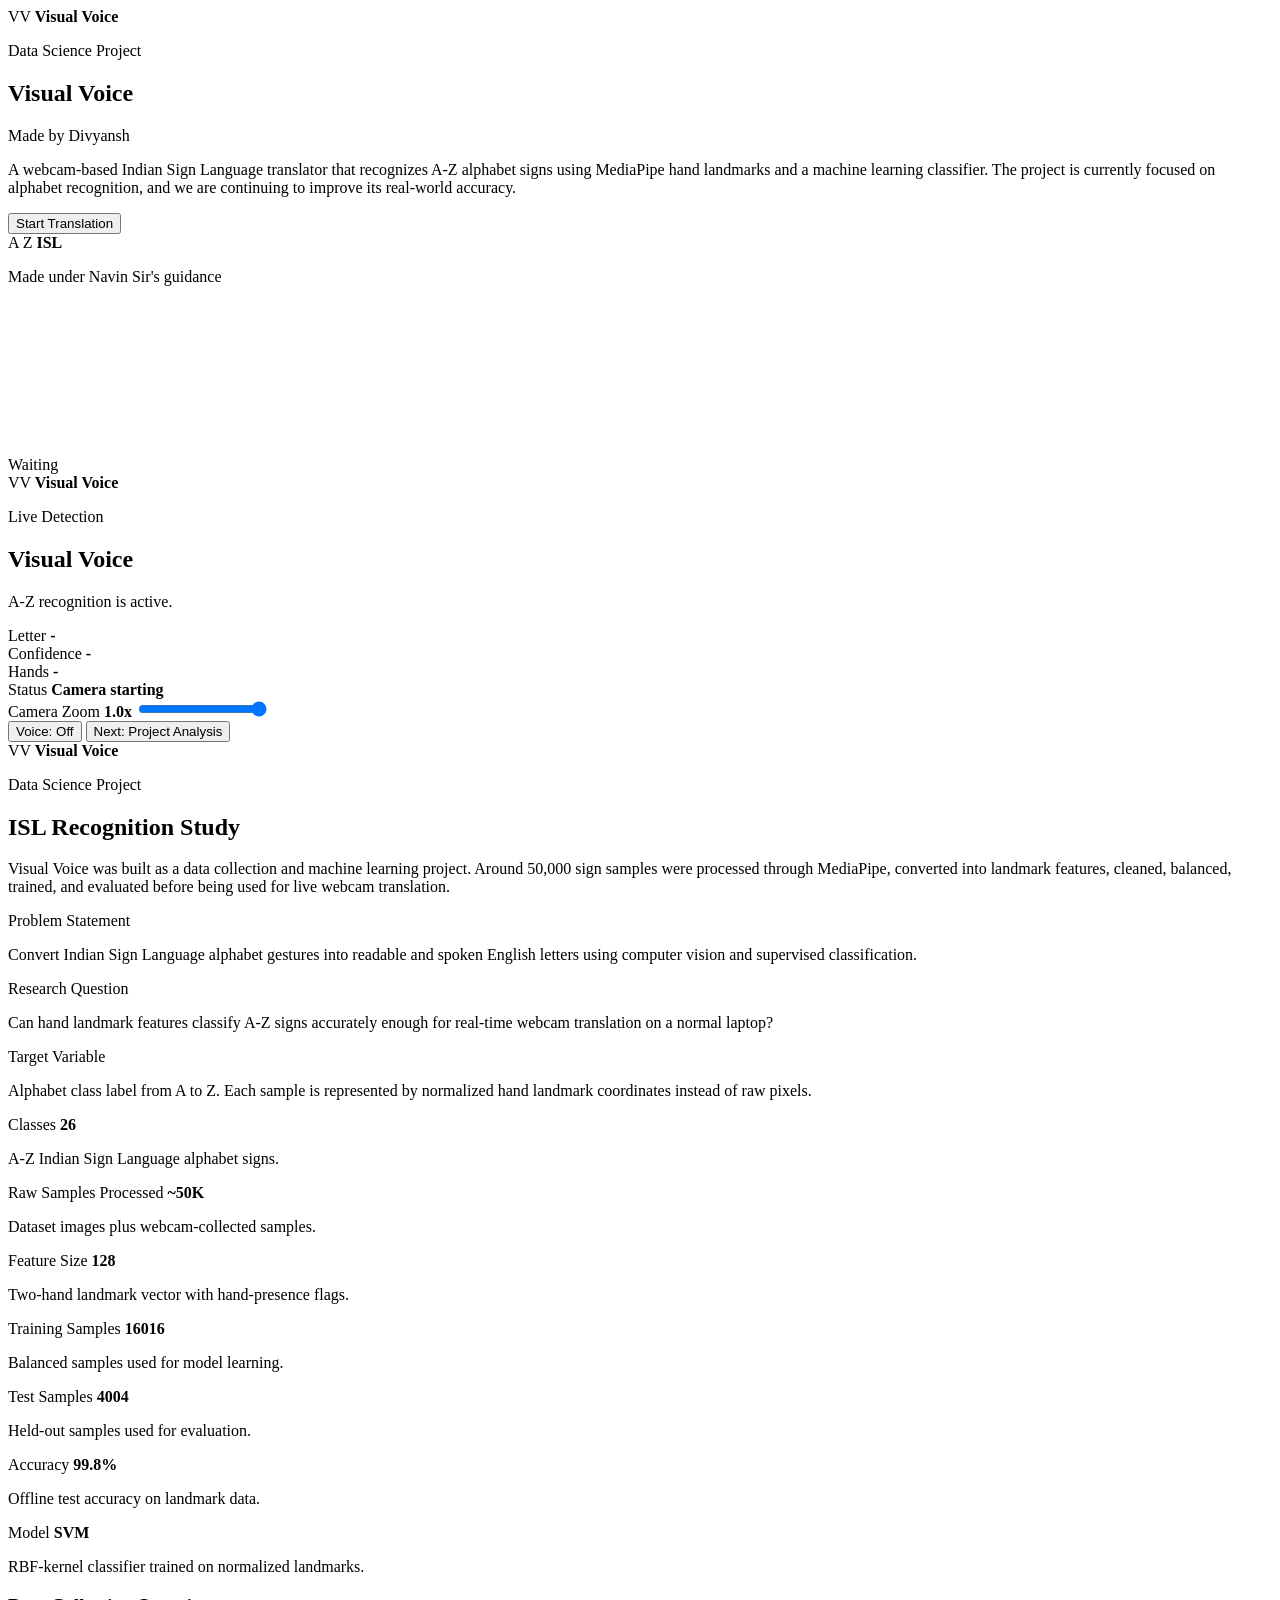
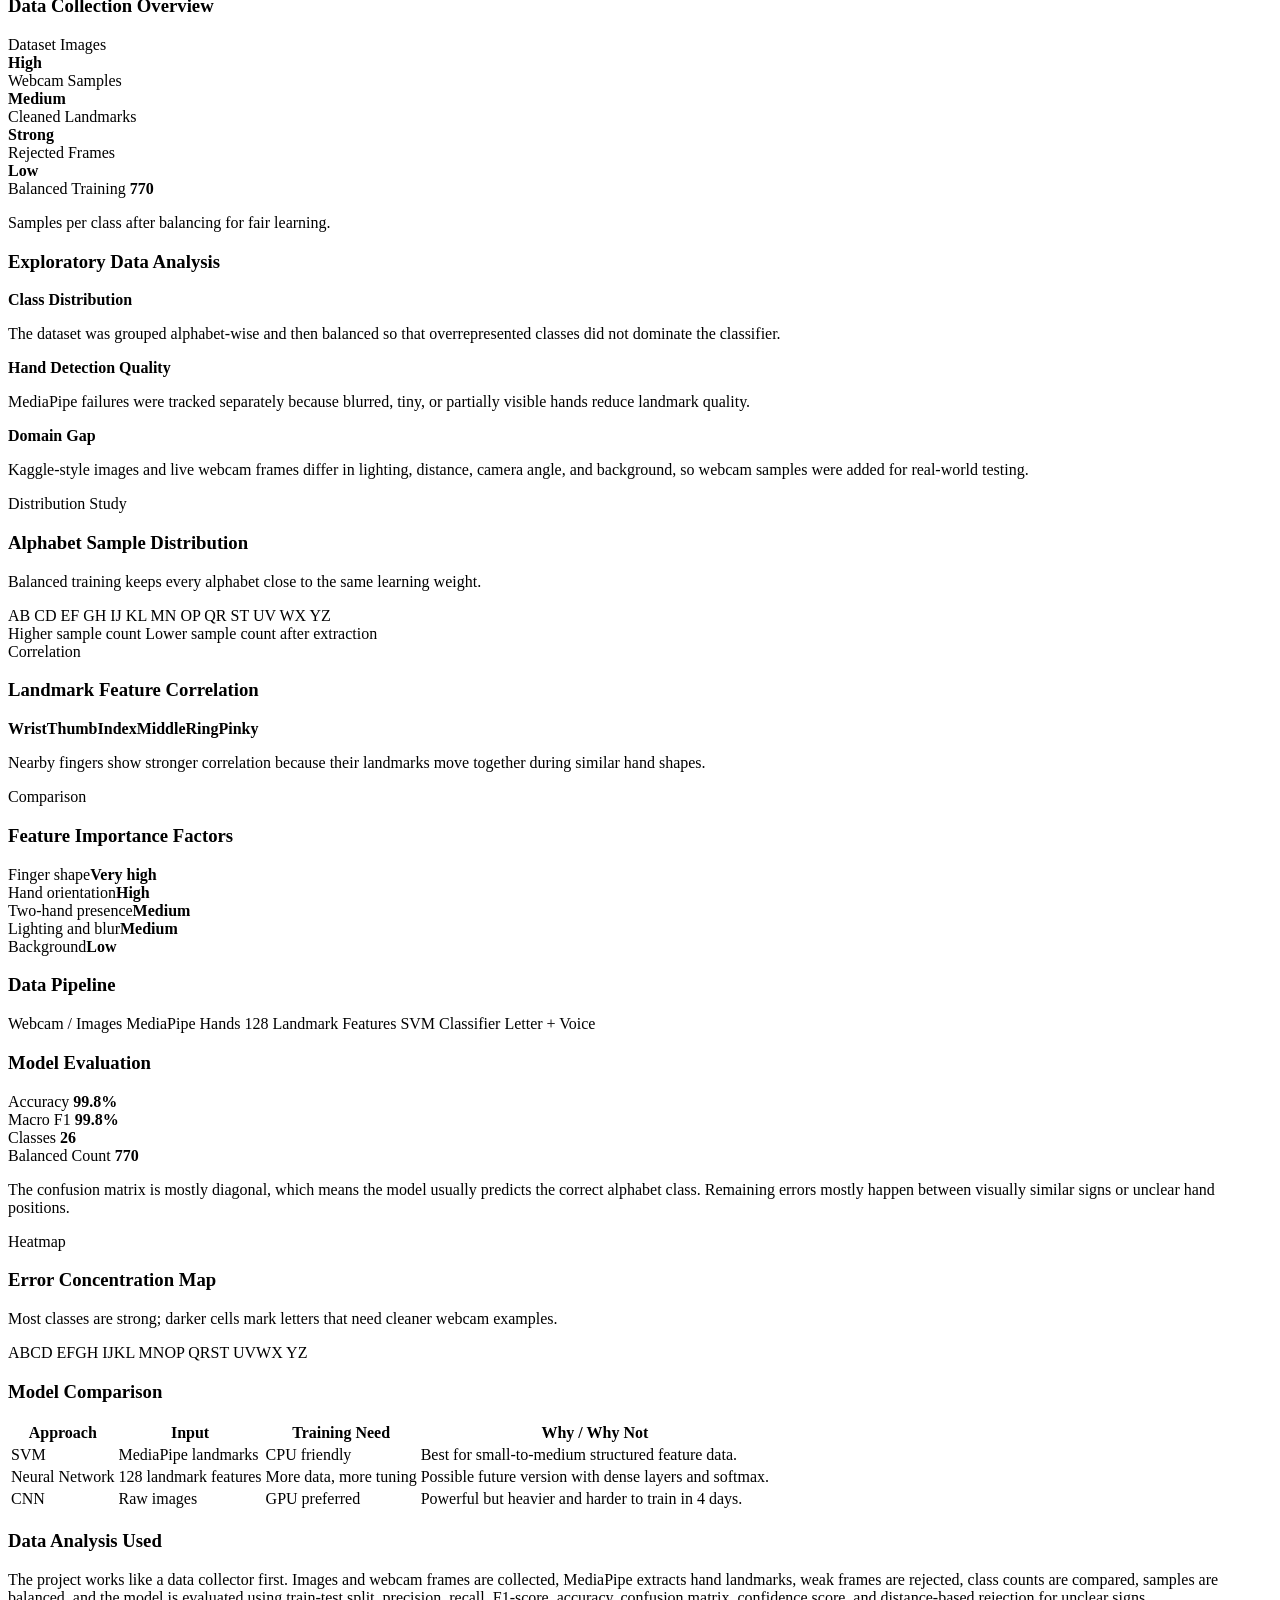
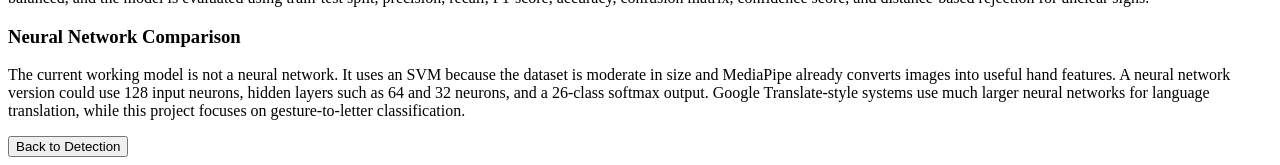
==== web/index.html @ b036475d "Initial commit: ISL Translator project" ====
<!doctype html>
<html lang="en">
  <head>
    <meta charset="utf-8" />
    <meta name="viewport" content="width=device-width, initial-scale=1" />
    <title>Visual Voice</title>
    <link rel="stylesheet" href="/styles.css" />
  </head>
  <body>
    <main>
      <section id="intro" class="intro-view">
        <div class="brand-logo" aria-label="Visual Voice logo">
          <span>VV</span>
          <strong>Visual Voice</strong>
        </div>
        <div class="intro-copy">
          <p class="eyebrow">Data Science Project</p>
          <h1>Visual Voice</h1>
          <p class="credit">Made by Divyansh</p>
          <p class="summary">
            A webcam-based Indian Sign Language translator that recognizes A-Z
            alphabet signs using MediaPipe hand landmarks and a machine learning
            classifier. The project is currently focused on alphabet recognition,
            and we are continuing to improve its real-world accuracy.
          </p>
          <button id="start" class="primary-action" type="button">
            Start Translation
          </button>
        </div>
        <div class="intro-visual" aria-hidden="true">
          <div class="letter-orbit">
            <span>A</span>
            <span>Z</span>
            <strong>ISL</strong>
          </div>
        </div>
        <p class="guidance-credit">Made under Navin Sir's guidance</p>
      </section>

      <section id="translator" class="translator-view hidden">
        <section class="camera-pane">
          <video id="video" autoplay playsinline muted></video>
          <canvas id="capture" hidden></canvas>
          <div class="letter-stage">
            <div id="prediction" class="prediction">Waiting</div>
            <div id="stable" class="stable"></div>
          </div>
        </section>

        <aside class="side-pane">
          <header>
            <div class="side-logo" aria-label="Visual Voice logo">
              <span>VV</span>
              <strong>Visual Voice</strong>
            </div>
            <p class="eyebrow">Live Detection</p>
            <h2>Visual Voice</h2>
            <p>A-Z recognition is active.</p>
          </header>

          <div class="metrics">
            <div>
              <span>Letter</span>
              <strong id="letter">-</strong>
            </div>
            <div>
              <span>Confidence</span>
              <strong id="confidence">-</strong>
            </div>
            <div>
              <span>Hands</span>
              <strong id="hands">-</strong>
            </div>
          </div>

          <div class="status-card">
            <span>Status</span>
            <strong id="status">Camera starting</strong>
          </div>

          <div class="zoom-card">
            <span>Camera Zoom</span>
            <strong id="zoomValue">1.0x</strong>
            <input
              id="zoom"
              type="range"
              min="0.5"
              max="1"
              step="0.1"
              value="1"
            />
          </div>

          <button id="voiceToggle" class="voice-toggle" type="button">
            Voice: Off
          </button>

          <button id="nextPanel" class="next-panel" type="button">
            Next: Project Analysis
          </button>
        </aside>
      </section>

      <section id="analysis" class="analysis-view hidden">
        <header class="analysis-hero">
          <div class="side-logo" aria-label="Visual Voice logo">
            <span>VV</span>
            <strong>Visual Voice</strong>
          </div>
          <p class="eyebrow">Data Science Project</p>
          <h2>ISL Recognition Study</h2>
          <p>
            Visual Voice was built as a data collection and machine learning
            project. Around 50,000 sign samples were processed through MediaPipe,
            converted into landmark features, cleaned, balanced, trained, and
            evaluated before being used for live webcam translation.
          </p>
        </header>

        <section class="research-panel">
          <div>
            <span>Problem Statement</span>
            <p>
              Convert Indian Sign Language alphabet gestures into readable and
              spoken English letters using computer vision and supervised
              classification.
            </p>
          </div>
          <div>
            <span>Research Question</span>
            <p>
              Can hand landmark features classify A-Z signs accurately enough
              for real-time webcam translation on a normal laptop?
            </p>
          </div>
          <div>
            <span>Target Variable</span>
            <p>
              Alphabet class label from A to Z. Each sample is represented by
              normalized hand landmark coordinates instead of raw pixels.
            </p>
          </div>
        </section>

        <div class="analysis-grid">
          <article class="analysis-card">
            <span>Classes</span>
            <strong>26</strong>
            <p>A-Z Indian Sign Language alphabet signs.</p>
          </article>
          <article class="analysis-card featured-card">
            <span>Raw Samples Processed</span>
            <strong>~50K</strong>
            <p>Dataset images plus webcam-collected samples.</p>
          </article>
          <article class="analysis-card">
            <span>Feature Size</span>
            <strong>128</strong>
            <p>Two-hand landmark vector with hand-presence flags.</p>
          </article>
          <article class="analysis-card">
            <span>Training Samples</span>
            <strong>16016</strong>
            <p>Balanced samples used for model learning.</p>
          </article>
          <article class="analysis-card">
            <span>Test Samples</span>
            <strong>4004</strong>
            <p>Held-out samples used for evaluation.</p>
          </article>
          <article class="analysis-card">
            <span>Accuracy</span>
            <strong>99.8%</strong>
            <p>Offline test accuracy on landmark data.</p>
          </article>
          <article class="analysis-card">
            <span>Model</span>
            <strong>SVM</strong>
            <p>RBF-kernel classifier trained on normalized landmarks.</p>
          </article>
        </div>

        <section class="analysis-band">
          <h3>Data Collection Overview</h3>
          <div class="chart-grid">
            <div class="bar-chart" aria-label="Sample source chart">
              <div class="bar-row">
                <span>Dataset Images</span>
                <div><i style="width: 88%"></i></div>
                <strong>High</strong>
              </div>
              <div class="bar-row">
                <span>Webcam Samples</span>
                <div><i style="width: 54%"></i></div>
                <strong>Medium</strong>
              </div>
              <div class="bar-row">
                <span>Cleaned Landmarks</span>
                <div><i style="width: 76%"></i></div>
                <strong>Strong</strong>
              </div>
              <div class="bar-row">
                <span>Rejected Frames</span>
                <div><i class="warning-bar" style="width: 22%"></i></div>
                <strong>Low</strong>
              </div>
            </div>
            <div class="donut-card">
              <div class="donut"></div>
              <div>
                <span>Balanced Training</span>
                <strong>770</strong>
                <p>Samples per class after balancing for fair learning.</p>
              </div>
            </div>
          </div>
        </section>

        <section class="analysis-band">
          <h3>Exploratory Data Analysis</h3>
          <div class="eda-grid">
            <div>
              <strong>Class Distribution</strong>
              <p>
                The dataset was grouped alphabet-wise and then balanced so that
                overrepresented classes did not dominate the classifier.
              </p>
            </div>
            <div>
              <strong>Hand Detection Quality</strong>
              <p>
                MediaPipe failures were tracked separately because blurred,
                tiny, or partially visible hands reduce landmark quality.
              </p>
            </div>
            <div>
              <strong>Domain Gap</strong>
              <p>
                Kaggle-style images and live webcam frames differ in lighting,
                distance, camera angle, and background, so webcam samples were
                added for real-world testing.
              </p>
            </div>
          </div>
        </section>

        <section class="analysis-band dashboard-panel">
          <div class="section-heading">
            <div>
              <span>Distribution Study</span>
              <h3>Alphabet Sample Distribution</h3>
            </div>
            <p>Balanced training keeps every alphabet close to the same learning weight.</p>
          </div>
          <div class="distribution-chart" aria-label="Alphabet distribution chart">
            <span style="height: 82%">A</span><span style="height: 79%">B</span>
            <span style="height: 82%">C</span><span style="height: 82%">D</span>
            <span style="height: 82%">E</span><span style="height: 82%">F</span>
            <span style="height: 81%">G</span><span style="height: 82%">H</span>
            <span style="height: 84%">I</span><span style="height: 84%">J</span>
            <span style="height: 84%">K</span><span style="height: 84%">L</span>
            <span style="height: 82%">M</span><span style="height: 82%">N</span>
            <span style="height: 73%">O</span><span style="height: 74%">P</span>
            <span style="height: 50%">Q</span><span style="height: 84%">R</span>
            <span style="height: 75%">S</span><span style="height: 84%">T</span>
            <span style="height: 78%">U</span><span style="height: 79%">V</span>
            <span style="height: 78%">W</span><span style="height: 82%">X</span>
            <span style="height: 79%">Y</span><span style="height: 79%">Z</span>
          </div>
          <div class="chart-legend">
            <span><i></i> Higher sample count</span>
            <span><i class="low"></i> Lower sample count after extraction</span>
          </div>
        </section>

        <section class="insight-row">
          <article class="analysis-band dashboard-panel">
            <div class="section-heading">
              <div>
                <span>Correlation</span>
                <h3>Landmark Feature Correlation</h3>
              </div>
            </div>
            <div class="correlation-matrix" aria-label="Feature correlation heatmap">
              <b>Wrist</b><b>Thumb</b><b>Index</b><b>Middle</b><b>Ring</b><b>Pinky</b>
              <i class="c5"></i><i class="c3"></i><i class="c2"></i><i class="c1"></i><i class="c1"></i><i class="c2"></i>
              <i class="c3"></i><i class="c5"></i><i class="c4"></i><i class="c2"></i><i class="c1"></i><i class="c1"></i>
              <i class="c2"></i><i class="c4"></i><i class="c5"></i><i class="c4"></i><i class="c2"></i><i class="c1"></i>
              <i class="c1"></i><i class="c2"></i><i class="c4"></i><i class="c5"></i><i class="c4"></i><i class="c2"></i>
              <i class="c1"></i><i class="c1"></i><i class="c2"></i><i class="c4"></i><i class="c5"></i><i class="c4"></i>
              <i class="c2"></i><i class="c1"></i><i class="c1"></i><i class="c2"></i><i class="c4"></i><i class="c5"></i>
            </div>
            <p class="matrix-note">
              Nearby fingers show stronger correlation because their landmarks
              move together during similar hand shapes.
            </p>
          </article>

          <article class="analysis-band dashboard-panel">
            <div class="section-heading">
              <div>
                <span>Comparison</span>
                <h3>Feature Importance Factors</h3>
              </div>
            </div>
            <div class="factor-list">
              <div><span>Finger shape</span><strong>Very high</strong></div>
              <div><span>Hand orientation</span><strong>High</strong></div>
              <div><span>Two-hand presence</span><strong>Medium</strong></div>
              <div><span>Lighting and blur</span><strong>Medium</strong></div>
              <div><span>Background</span><strong>Low</strong></div>
            </div>
          </article>
        </section>

        <section class="analysis-band">
          <h3>Data Pipeline</h3>
          <div class="pipeline">
            <span>Webcam / Images</span>
            <span>MediaPipe Hands</span>
            <span>128 Landmark Features</span>
            <span>SVM Classifier</span>
            <span>Letter + Voice</span>
          </div>
        </section>

        <section class="analysis-band">
          <h3>Model Evaluation</h3>
          <div class="evaluation-grid">
            <div class="metric-tile">
              <span>Accuracy</span>
              <strong>99.8%</strong>
            </div>
            <div class="metric-tile">
              <span>Macro F1</span>
              <strong>99.8%</strong>
            </div>
            <div class="metric-tile">
              <span>Classes</span>
              <strong>26</strong>
            </div>
            <div class="metric-tile">
              <span>Balanced Count</span>
              <strong>770</strong>
            </div>
          </div>
          <div class="confusion-preview" aria-label="Confusion matrix preview">
            <span></span><span></span><span></span><span></span><span></span>
            <span></span><span></span><span></span><span></span><span></span>
            <span></span><span></span><span></span><span></span><span></span>
            <span></span><span></span><span></span><span></span><span></span>
            <span></span><span></span><span></span><span></span><span></span>
          </div>
          <p class="matrix-note">
            The confusion matrix is mostly diagonal, which means the model
            usually predicts the correct alphabet class. Remaining errors mostly
            happen between visually similar signs or unclear hand positions.
          </p>
        </section>

        <section class="analysis-band dashboard-panel">
          <div class="section-heading">
            <div>
              <span>Heatmap</span>
              <h3>Error Concentration Map</h3>
            </div>
            <p>Most classes are strong; darker cells mark letters that need cleaner webcam examples.</p>
          </div>
          <div class="letter-heatmap" aria-label="Alphabet error heatmap">
            <span class="h1">A</span><span class="h1">B</span><span class="h3">C</span><span class="h3">D</span>
            <span class="h1">E</span><span class="h2">F</span><span class="h3">G</span><span class="h2">H</span>
            <span class="h1">I</span><span class="h2">J</span><span class="h2">K</span><span class="h1">L</span>
            <span class="h3">M</span><span class="h1">N</span><span class="h1">O</span><span class="h1">P</span>
            <span class="h2">Q</span><span class="h1">R</span><span class="h1">S</span><span class="h2">T</span>
            <span class="h1">U</span><span class="h1">V</span><span class="h1">W</span><span class="h1">X</span>
            <span class="h1">Y</span><span class="h1">Z</span>
          </div>
        </section>

        <section class="analysis-band">
          <h3>Model Comparison</h3>
          <table class="model-table">
            <thead>
              <tr>
                <th>Approach</th>
                <th>Input</th>
                <th>Training Need</th>
                <th>Why / Why Not</th>
              </tr>
            </thead>
            <tbody>
              <tr>
                <td>SVM</td>
                <td>MediaPipe landmarks</td>
                <td>CPU friendly</td>
                <td>Best for small-to-medium structured feature data.</td>
              </tr>
              <tr>
                <td>Neural Network</td>
                <td>128 landmark features</td>
                <td>More data, more tuning</td>
                <td>Possible future version with dense layers and softmax.</td>
              </tr>
              <tr>
                <td>CNN</td>
                <td>Raw images</td>
                <td>GPU preferred</td>
                <td>Powerful but heavier and harder to train in 4 days.</td>
              </tr>
            </tbody>
          </table>
        </section>

        <section class="analysis-columns">
          <article>
            <h3>Data Analysis Used</h3>
            <p>
              The project works like a data collector first. Images and webcam
              frames are collected, MediaPipe extracts hand landmarks, weak
              frames are rejected, class counts are compared, samples are
              balanced, and the model is evaluated using train-test split,
              precision, recall, F1-score, accuracy, confusion matrix,
              confidence score, and distance-based rejection for unclear signs.
            </p>
          </article>
          <article>
            <h3>Neural Network Comparison</h3>
            <p>
              The current working model is not a neural network. It uses an SVM
              because the dataset is moderate in size and MediaPipe already
              converts images into useful hand features. A neural network version
              could use 128 input neurons, hidden layers such as 64 and 32
              neurons, and a 26-class softmax output. Google Translate-style
              systems use much larger neural networks for language translation,
              while this project focuses on gesture-to-letter classification.
            </p>
          </article>
        </section>

        <button id="backToDetection" class="primary-action" type="button">
          Back to Detection
        </button>
      </section>
    </main>
    <script src="/app.js"></script>
  </body>
</html>
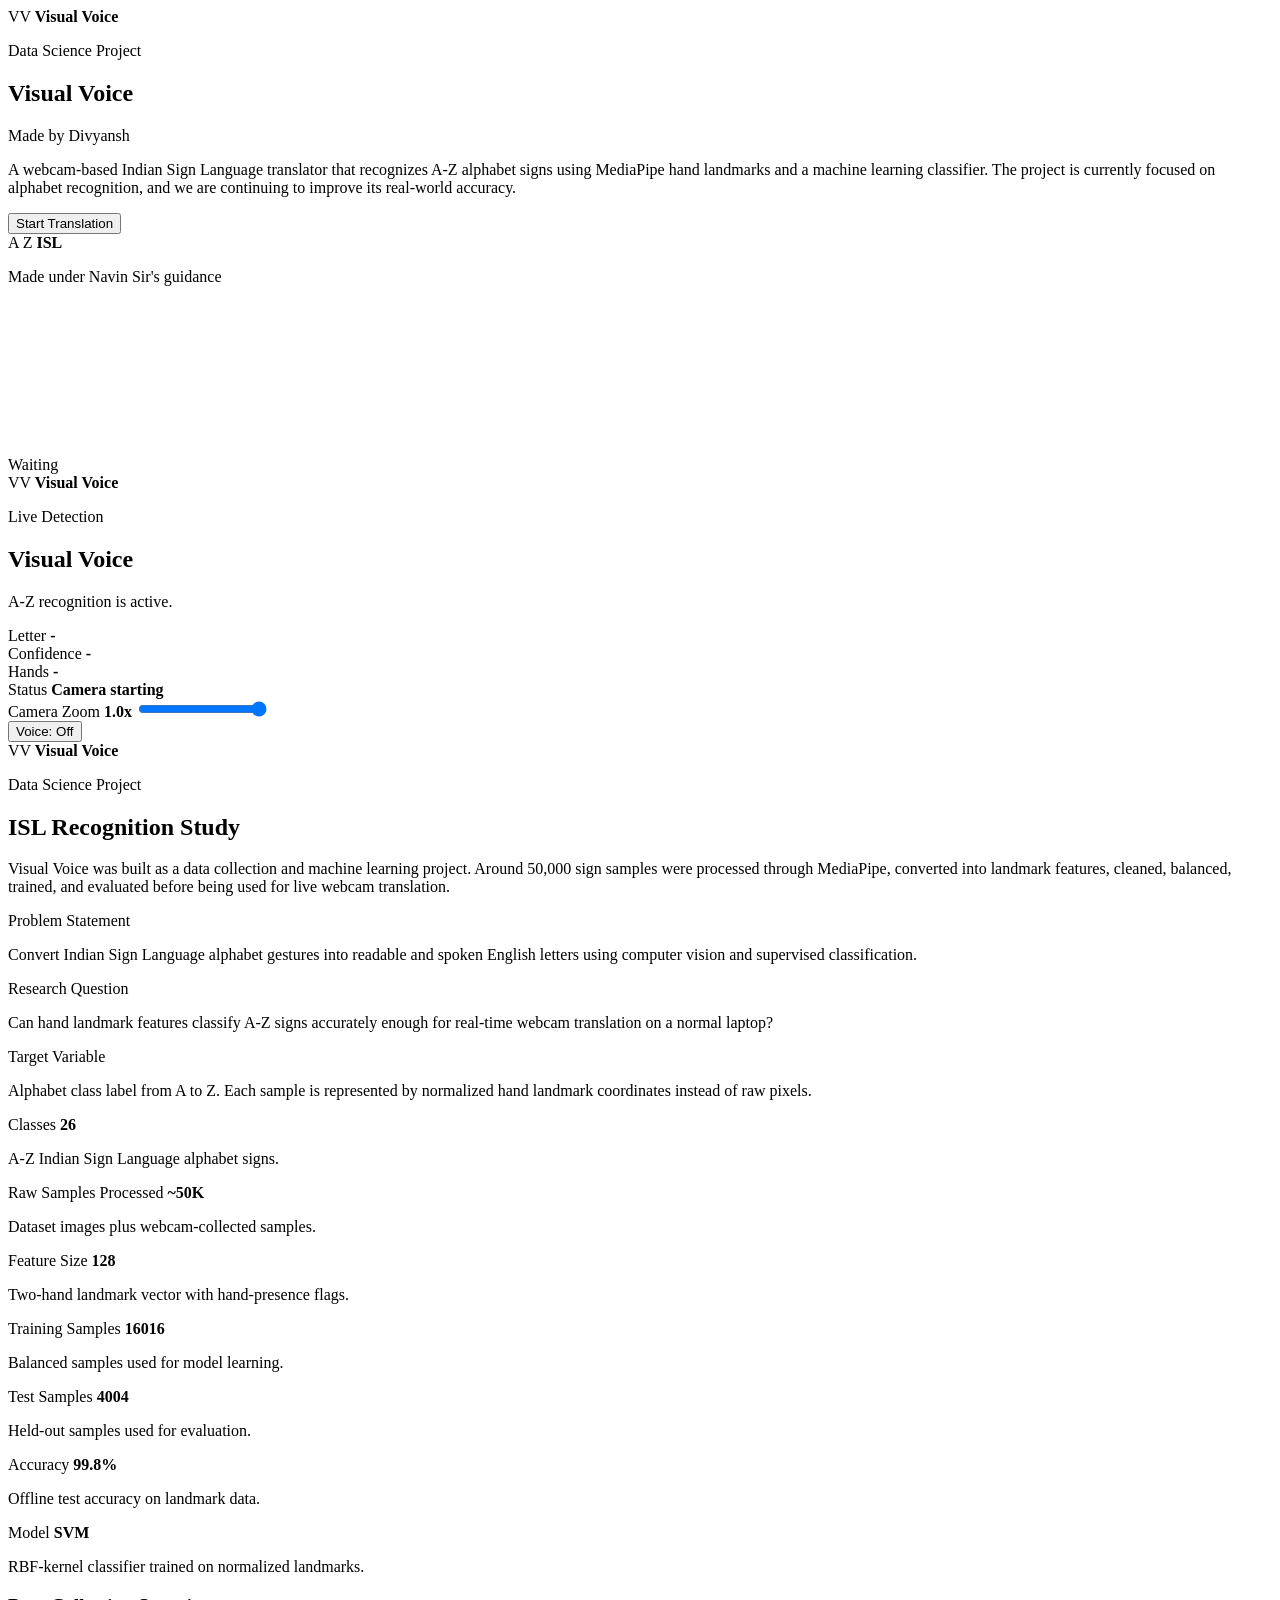
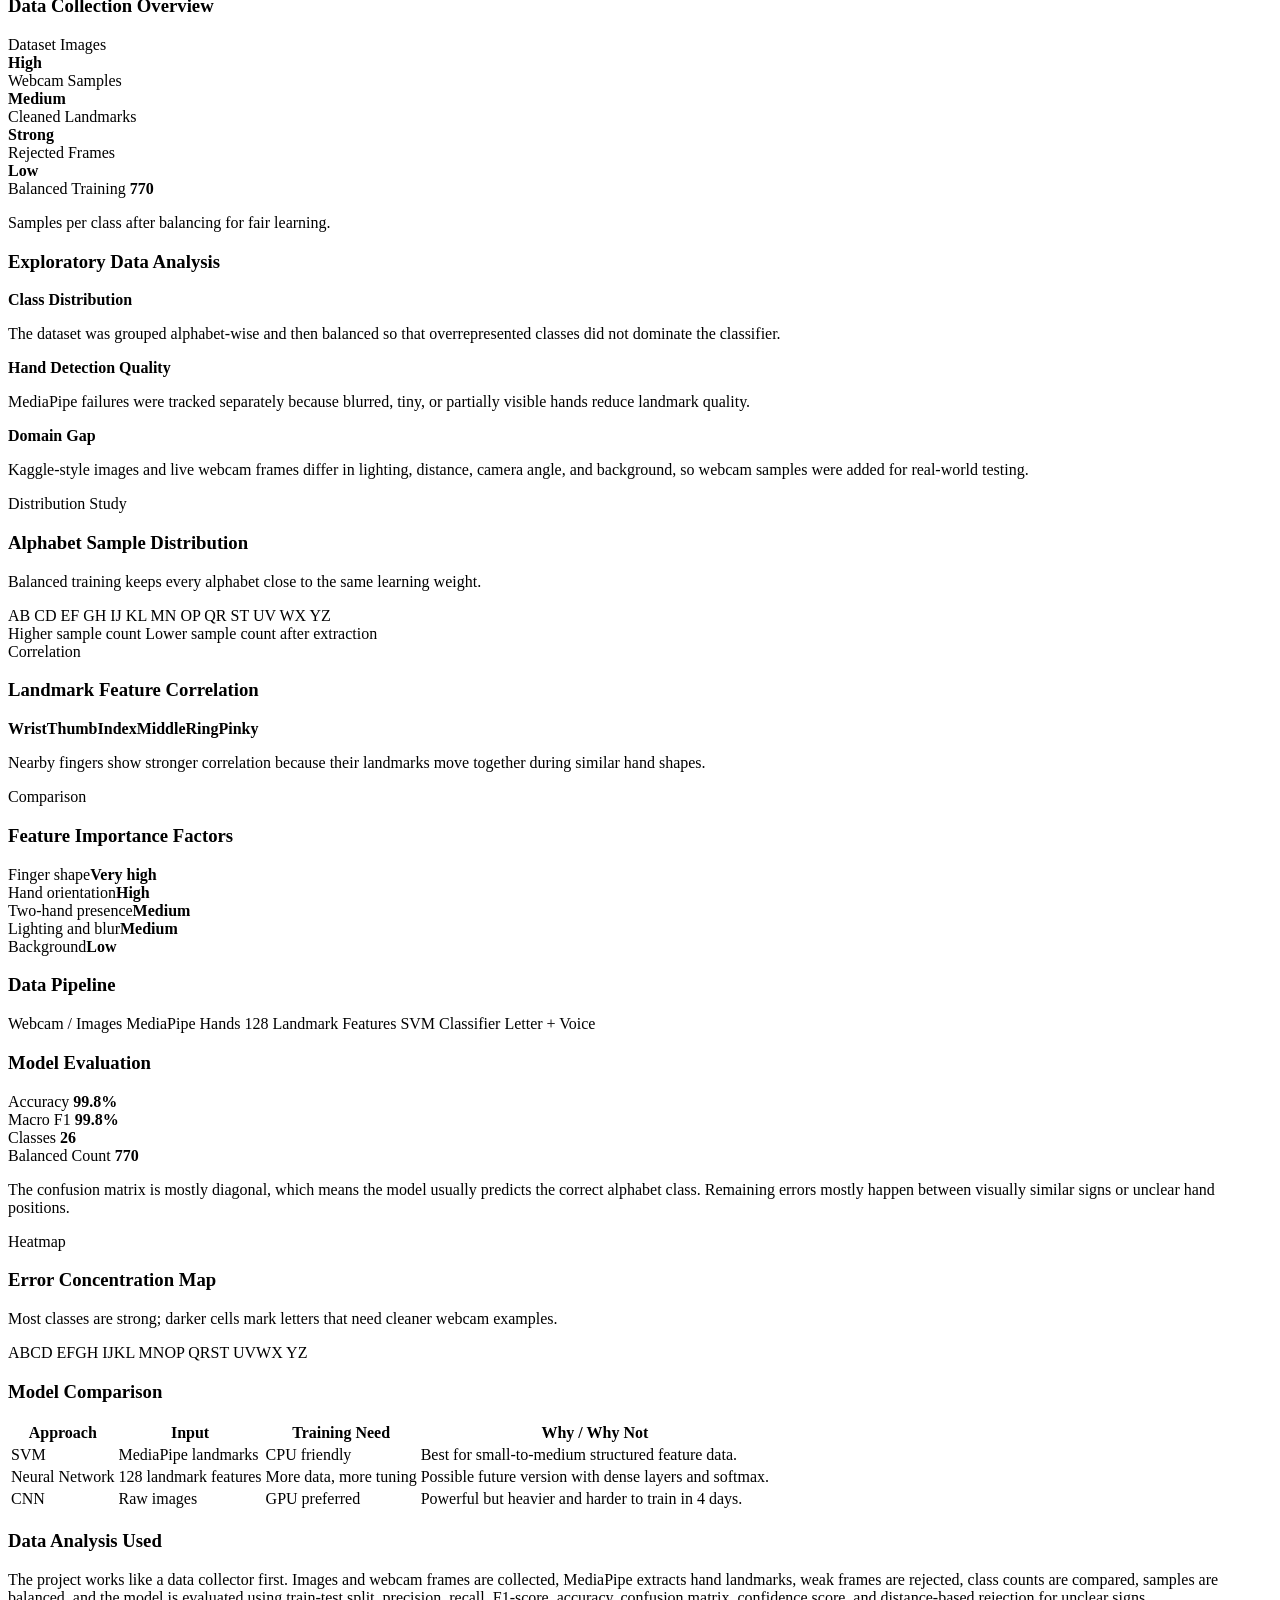
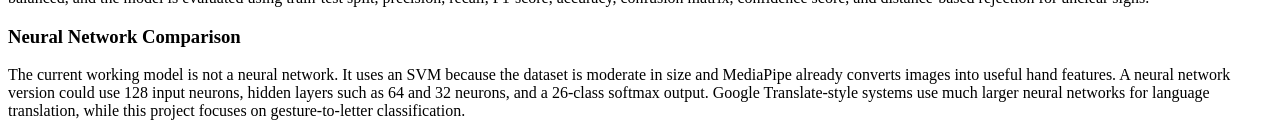
==== commit 511651f1: "Upload all 60,000 files of ISL Translator project" ====
--- a/web/index.html
+++ b/web/index.html
@@ -94,10 +94,6 @@
           <button id="voiceToggle" class="voice-toggle" type="button">
             Voice: Off
           </button>
-
-          <button id="nextPanel" class="next-panel" type="button">
-            Next: Project Analysis
-          </button>
         </aside>
       </section>
 
@@ -435,13 +431,8 @@
               while this project focuses on gesture-to-letter classification.
             </p>
           </article>
-        </section>
-
-        <button id="backToDetection" class="primary-action" type="button">
-          Back to Detection
-        </button>
-      </section>
+        </section>      </section>
     </main>
-    <script src="/app.js"></script>
+    <script type="module" src="/app.js"></script>
   </body>
 </html>
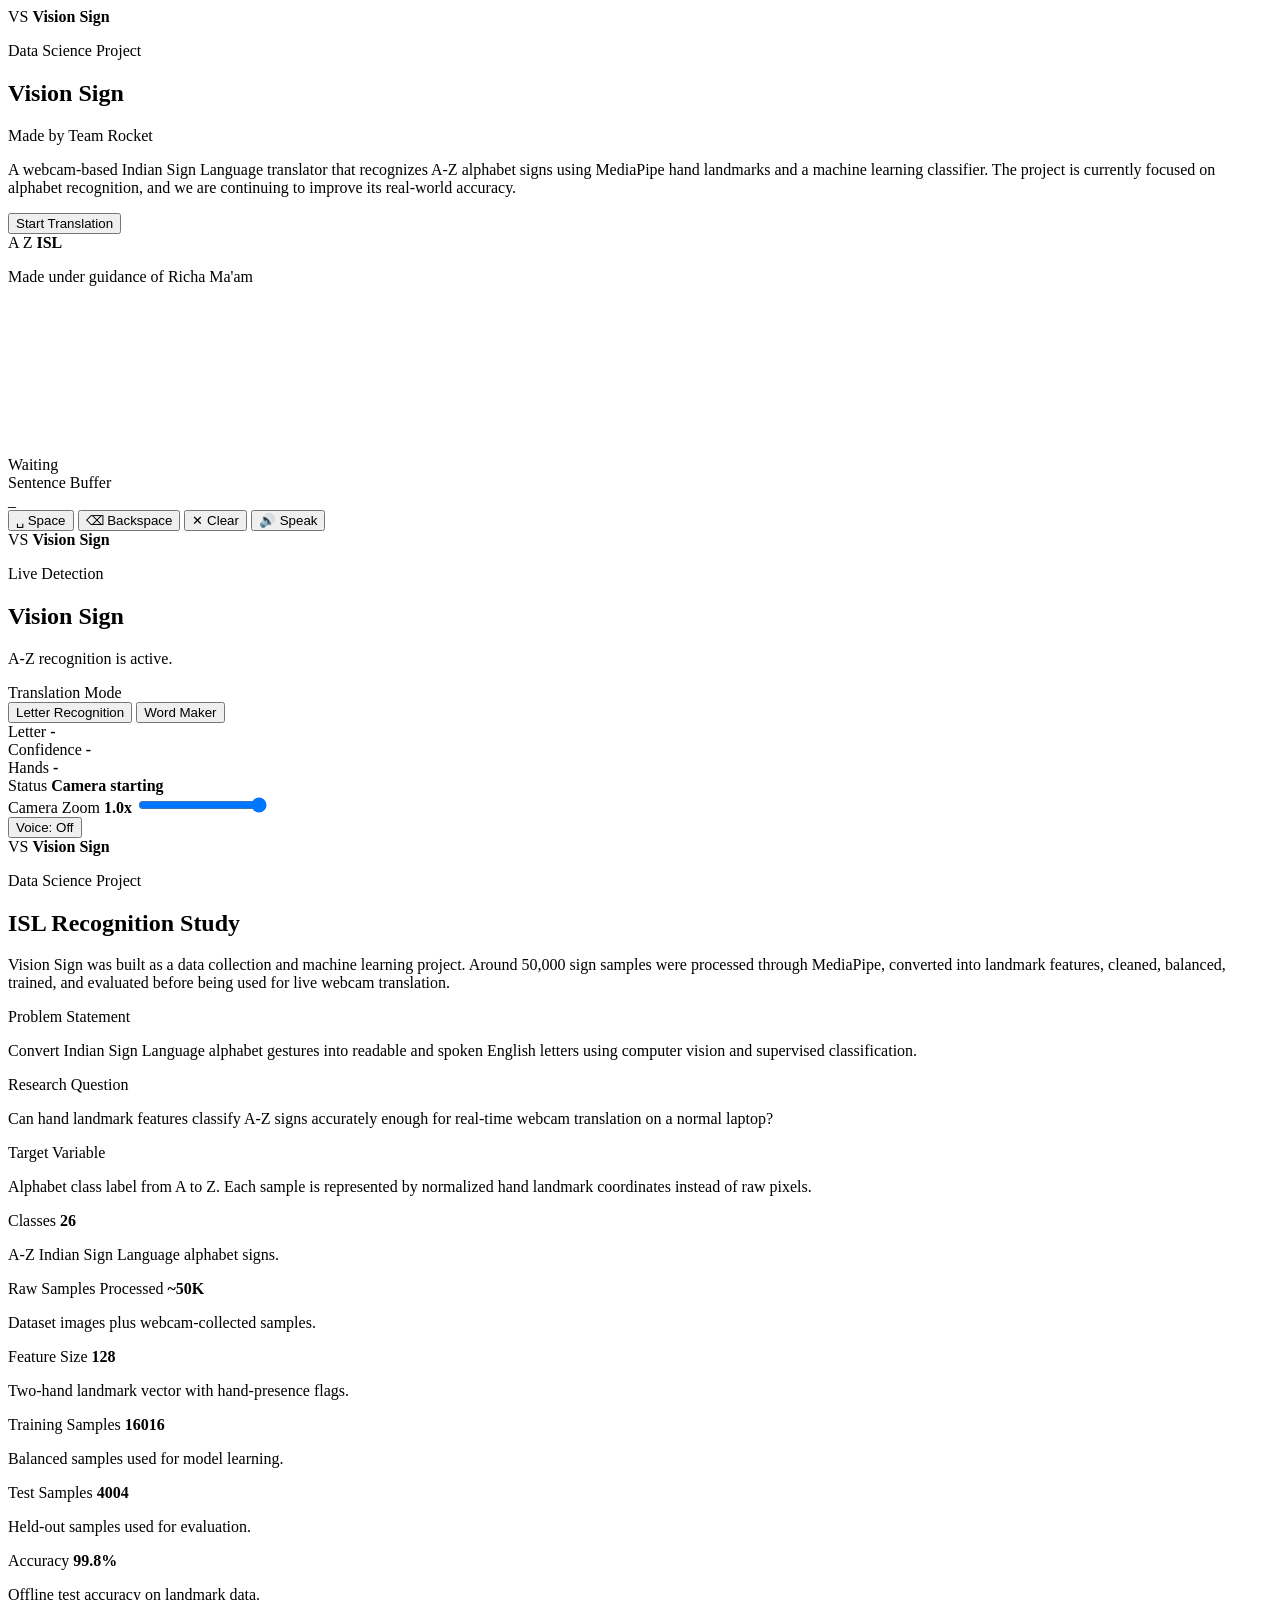
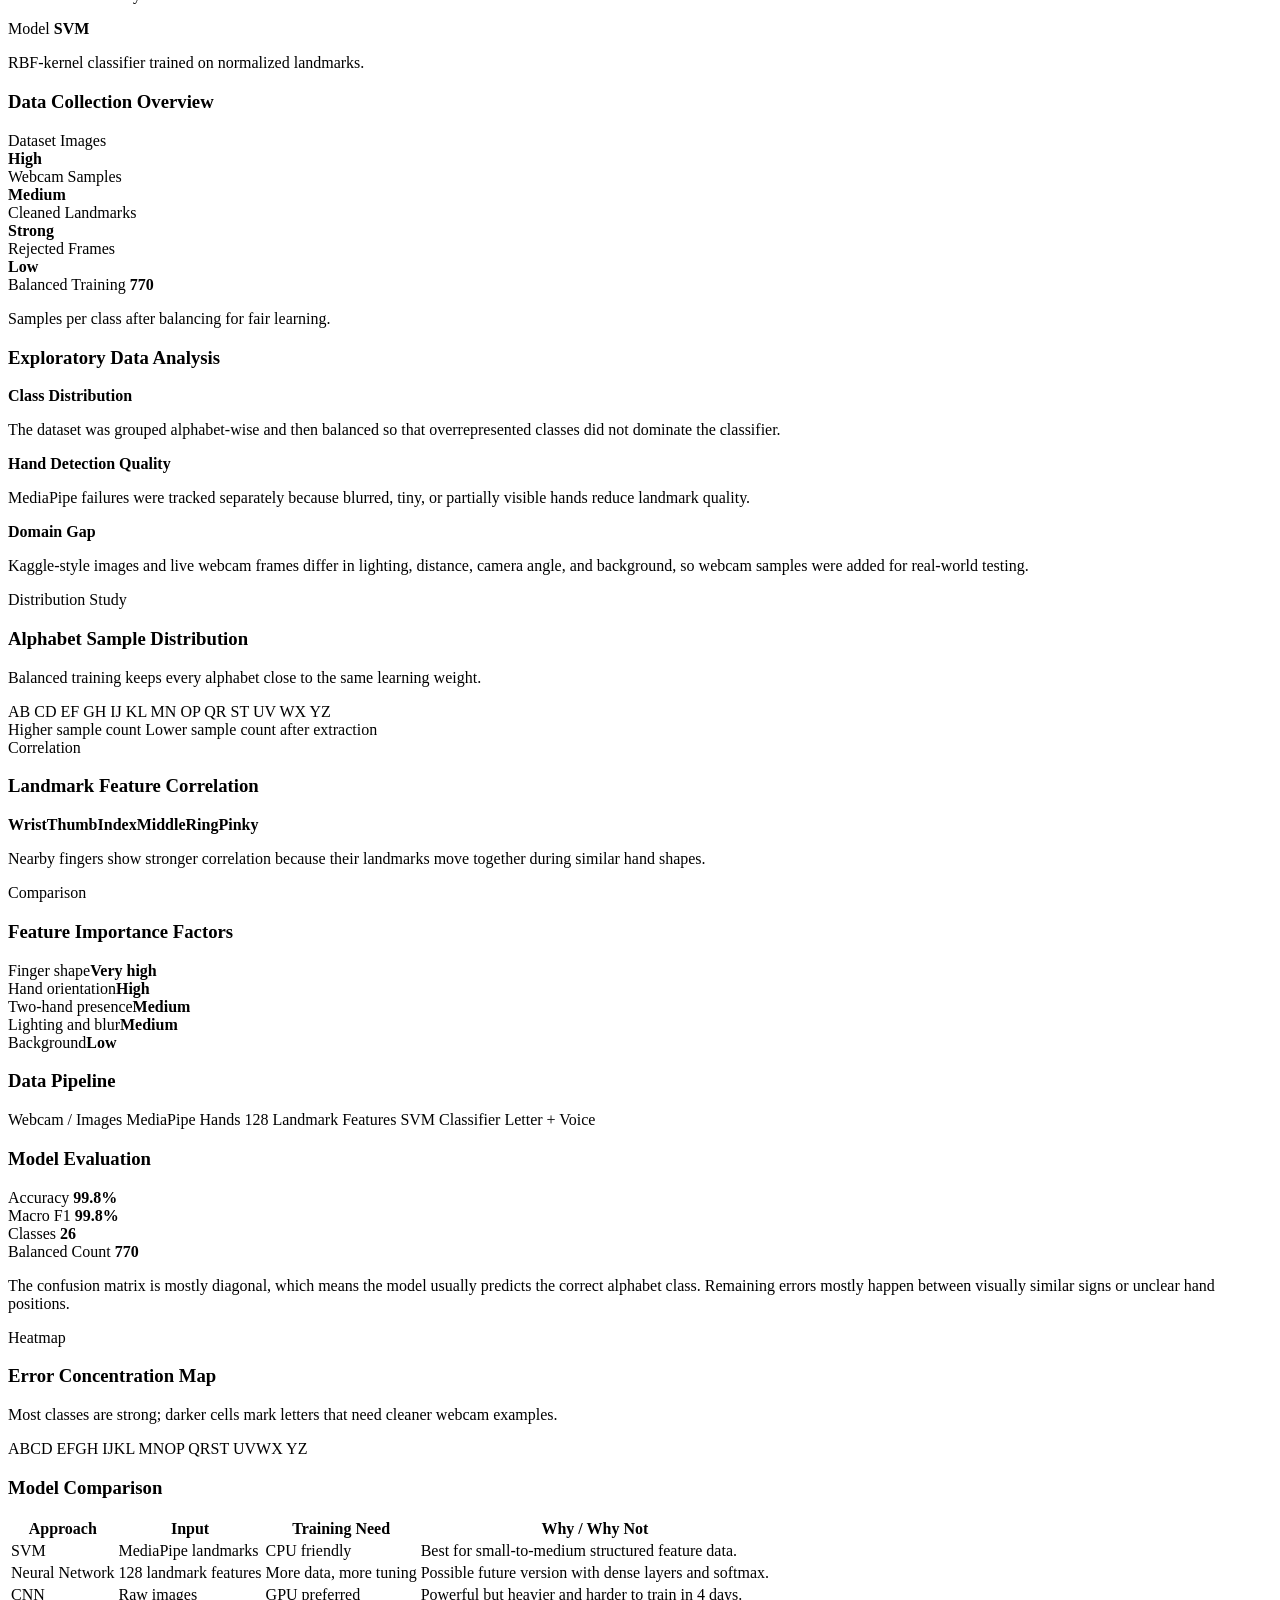
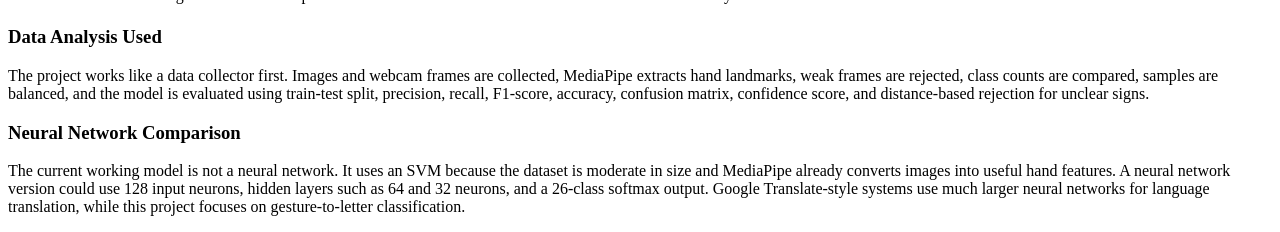
==== commit 2832e3c3: "Prepare for GitHub Pages deployment - Remove old hf_deploy/ and vercel.json (unused) - Add web/.noje" ====
--- a/web/index.html
+++ b/web/index.html
@@ -3,20 +3,20 @@
   <head>
     <meta charset="utf-8" />
     <meta name="viewport" content="width=device-width, initial-scale=1" />
-    <title>Visual Voice</title>
+    <title>Vision Sign</title>
     <link rel="stylesheet" href="/styles.css" />
   </head>
   <body>
     <main>
       <section id="intro" class="intro-view">
-        <div class="brand-logo" aria-label="Visual Voice logo">
-          <span>VV</span>
-          <strong>Visual Voice</strong>
+        <div class="brand-logo" aria-label="Vision Sign logo">
+          <span>VS</span>
+          <strong>Vision Sign</strong>
         </div>
         <div class="intro-copy">
           <p class="eyebrow">Data Science Project</p>
-          <h1>Visual Voice</h1>
-          <p class="credit">Made by Divyansh</p>
+          <h1>Vision Sign</h1>
+          <p class="credit">Made by Team Rocket</p>
           <p class="summary">
             A webcam-based Indian Sign Language translator that recognizes A-Z
             alphabet signs using MediaPipe hand landmarks and a machine learning
@@ -34,7 +34,7 @@
             <strong>ISL</strong>
           </div>
         </div>
-        <p class="guidance-credit">Made under Navin Sir's guidance</p>
+        <p class="guidance-credit">Made under guidance of Richa Ma'am</p>
       </section>
 
       <section id="translator" class="translator-view hidden">
@@ -45,18 +45,38 @@
             <div id="prediction" class="prediction">Waiting</div>
             <div id="stable" class="stable"></div>
           </div>
+          <div id="sentence-panel" class="sentence-panel hidden">
+            <div class="sentence-display">
+              <span class="sentence-label">Sentence Buffer</span>
+              <div id="sentence-text" class="sentence-text">_</div>
+            </div>
+            <div class="sentence-controls">
+              <button id="btnSpace" class="sentence-btn" type="button">␣ Space</button>
+              <button id="btnBackspace" class="sentence-btn" type="button">⌫ Backspace</button>
+              <button id="btnClear" class="sentence-btn" type="button">✕ Clear</button>
+              <button id="btnSpeak" class="sentence-btn primary" type="button">🔊 Speak</button>
+            </div>
+          </div>
         </section>
 
         <aside class="side-pane">
           <header>
-            <div class="side-logo" aria-label="Visual Voice logo">
-              <span>VV</span>
-              <strong>Visual Voice</strong>
+            <div class="side-logo" aria-label="Vision Sign logo">
+              <span>VS</span>
+              <strong>Vision Sign</strong>
             </div>
             <p class="eyebrow">Live Detection</p>
-            <h2>Visual Voice</h2>
+            <h2>Vision Sign</h2>
             <p>A-Z recognition is active.</p>
           </header>
+
+          <div class="mode-card">
+            <span>Translation Mode</span>
+            <div class="mode-toggle-group">
+              <button id="modeLetter" class="mode-toggle-btn active" type="button">Letter Recognition</button>
+              <button id="modeWord" class="mode-toggle-btn" type="button">Word Maker</button>
+            </div>
+          </div>
 
           <div class="metrics">
             <div>
@@ -99,14 +119,14 @@
 
       <section id="analysis" class="analysis-view hidden">
         <header class="analysis-hero">
-          <div class="side-logo" aria-label="Visual Voice logo">
-            <span>VV</span>
-            <strong>Visual Voice</strong>
+          <div class="side-logo" aria-label="Vision Sign logo">
+            <span>VS</span>
+            <strong>Vision Sign</strong>
           </div>
           <p class="eyebrow">Data Science Project</p>
           <h2>ISL Recognition Study</h2>
           <p>
-            Visual Voice was built as a data collection and machine learning
+            Vision Sign was built as a data collection and machine learning
             project. Around 50,000 sign samples were processed through MediaPipe,
             converted into landmark features, cleaned, balanced, trained, and
             evaluated before being used for live webcam translation.
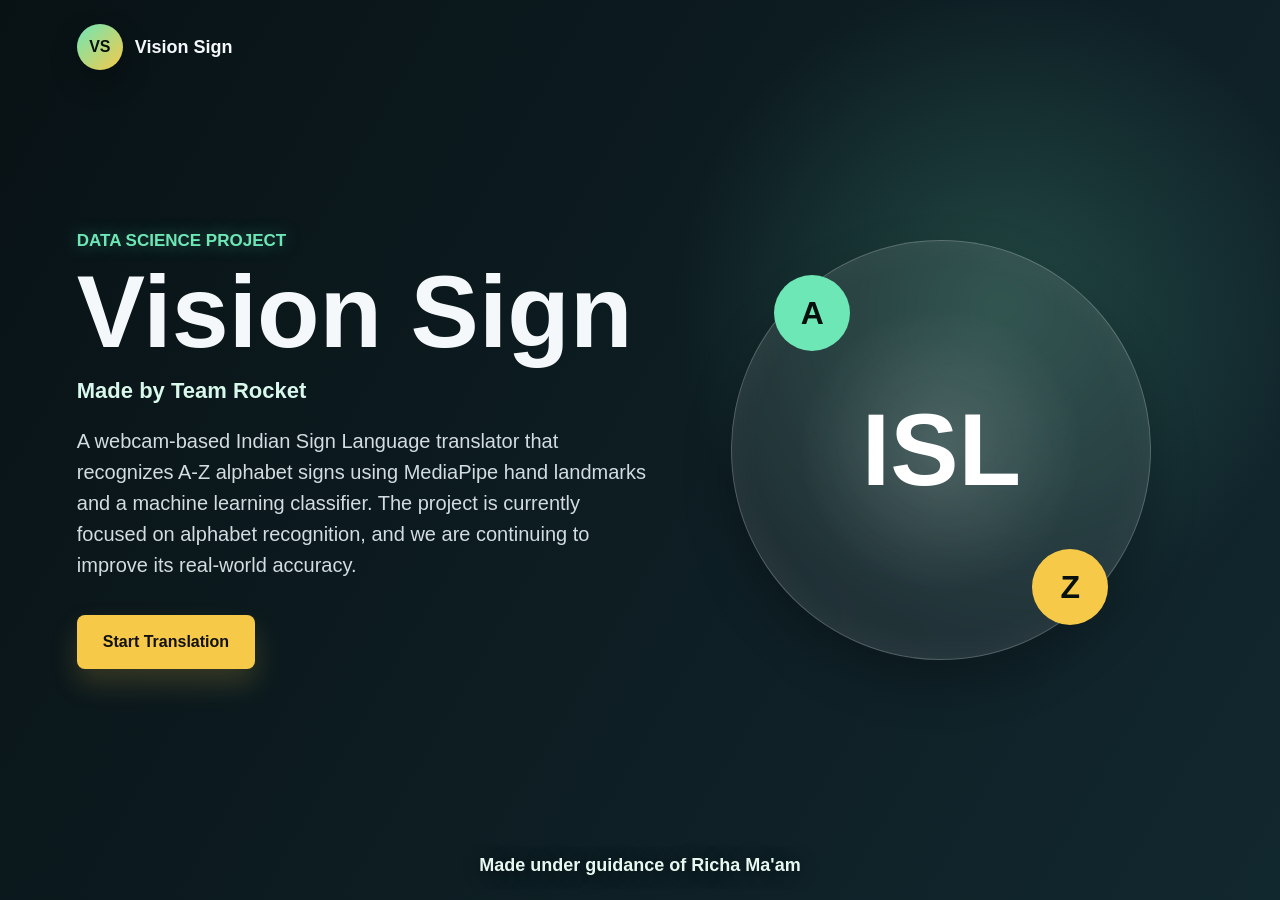
==== commit 1dc163a9: "Fix absolute paths to relative for GitHub Pages compatibility" ====
--- a/web/index.html
+++ b/web/index.html
@@ -4,7 +4,7 @@
     <meta charset="utf-8" />
     <meta name="viewport" content="width=device-width, initial-scale=1" />
     <title>Vision Sign</title>
-    <link rel="stylesheet" href="/styles.css" />
+    <link rel="stylesheet" href="styles.css" />
   </head>
   <body>
     <main>
@@ -453,6 +453,6 @@
           </article>
         </section>      </section>
     </main>
-    <script type="module" src="/app.js"></script>
+    <script type="module" src="app.js"></script>
   </body>
 </html>
--- a/web/styles.css
+++ b/web/styles.css
@@ -0,0 +1,1146 @@
+* {
+  box-sizing: border-box;
+}
+
+body {
+  margin: 0;
+  background: #0b0f12;
+  color: #f5f8fa;
+  font-family: Arial, sans-serif;
+}
+
+button {
+  font: inherit;
+}
+
+.hidden {
+  display: none !important;
+}
+
+.intro-view {
+  min-height: 100vh;
+  position: relative;
+  display: grid;
+  grid-template-columns: minmax(0, 1.05fr) minmax(320px, 0.95fr);
+  align-items: center;
+  gap: 24px;
+  padding: 56px clamp(24px, 6vw, 88px);
+  background:
+    radial-gradient(circle at 78% 34%, rgba(110, 231, 183, 0.2), transparent 28%),
+    linear-gradient(120deg, rgba(8, 18, 21, 0.95), rgba(19, 45, 53, 0.82)),
+    url("https://images.unsplash.com/photo-1517048676732-d65bc937f952?auto=format&fit=crop&w=1600&q=75");
+  background-size: cover;
+  background-position: center;
+}
+
+.brand-logo {
+  position: absolute;
+  top: 24px;
+  left: clamp(24px, 6vw, 88px);
+  display: inline-flex;
+  align-items: center;
+  gap: 12px;
+  color: #f5f8fa;
+  font-weight: 900;
+}
+
+.brand-logo span,
+.side-logo span {
+  width: 46px;
+  height: 46px;
+  display: grid;
+  place-items: center;
+  border-radius: 50%;
+  background: linear-gradient(135deg, #6ee7b7, #f7c948);
+  color: #07100d;
+  font-size: 16px;
+  box-shadow: 0 12px 28px rgba(0, 0, 0, 0.28);
+}
+
+.brand-logo strong {
+  font-size: 18px;
+}
+
+.intro-copy {
+  max-width: 720px;
+}
+
+.eyebrow {
+  margin: 0 0 12px;
+  color: #6ee7b7;
+  font-size: 17px;
+  font-weight: 700;
+  letter-spacing: 0;
+  text-transform: uppercase;
+  text-shadow: 0 0 18px rgba(110, 231, 183, 0.42);
+}
+
+h1,
+h2 {
+  margin: 0;
+  letter-spacing: 0;
+}
+
+h1 {
+  font-size: clamp(52px, 8vw, 108px);
+  line-height: 0.95;
+}
+
+h2 {
+  font-size: 32px;
+}
+
+.credit {
+  margin: 18px 0 0;
+  color: #d8f8eb;
+  font-size: 22px;
+  font-weight: 700;
+}
+
+.summary {
+  max-width: 660px;
+  margin: 22px 0 0;
+  color: #d2dce1;
+  font-size: 20px;
+  line-height: 1.55;
+}
+
+.primary-action {
+  margin-top: 34px;
+  min-height: 54px;
+  padding: 0 26px;
+  border: 0;
+  border-radius: 8px;
+  background: #f7c948;
+  color: #111;
+  font-weight: 800;
+  cursor: pointer;
+  box-shadow: 0 14px 28px rgba(247, 201, 72, 0.18);
+}
+
+.primary-action:hover {
+  background: #ffd95f;
+}
+
+.voice-toggle {
+  min-height: 48px;
+  border: 0;
+  border-radius: 8px;
+  background: #f7c948;
+  color: #111;
+  font-weight: 900;
+  cursor: pointer;
+}
+
+.voice-toggle.active {
+  background: #6ee7b7;
+}
+
+.voice-toggle:hover {
+  filter: brightness(1.06);
+}
+
+.next-panel {
+  min-height: 50px;
+  border: 1px solid rgba(110, 231, 183, 0.55);
+  border-radius: 8px;
+  background: #172822;
+  color: #e9fff7;
+  font-weight: 900;
+  cursor: pointer;
+  box-shadow: 0 12px 26px rgba(110, 231, 183, 0.12);
+}
+
+.next-panel:hover {
+  background: #20382f;
+}
+
+.intro-visual {
+  display: grid;
+  place-items: center;
+}
+
+.letter-orbit {
+  width: min(38vw, 420px);
+  aspect-ratio: 1;
+  border: 1px solid rgba(255, 255, 255, 0.22);
+  border-radius: 50%;
+  display: grid;
+  place-items: center;
+  position: relative;
+  background:
+    radial-gradient(circle at 50% 50%, rgba(255, 255, 255, 0.16), transparent 48%),
+    rgba(255, 255, 255, 0.08);
+  backdrop-filter: blur(10px);
+  box-shadow:
+    inset 0 0 42px rgba(255, 255, 255, 0.05),
+    0 22px 48px rgba(0, 0, 0, 0.26);
+}
+
+.letter-orbit strong {
+  font-size: clamp(58px, 8vw, 112px);
+  color: #ffffff;
+}
+
+.letter-orbit span {
+  position: absolute;
+  width: 76px;
+  height: 76px;
+  display: grid;
+  place-items: center;
+  border-radius: 50%;
+  background: #6ee7b7;
+  color: #07100d;
+  font-size: 32px;
+  font-weight: 900;
+}
+
+.letter-orbit span:first-child {
+  top: 34px;
+  left: 42px;
+}
+
+.letter-orbit span:nth-child(2) {
+  right: 42px;
+  bottom: 34px;
+  background: #f7c948;
+}
+
+.guidance-credit {
+  position: absolute;
+  left: 50%;
+  bottom: 24px;
+  transform: translateX(-50%);
+  margin: 0;
+  color: #e7f8f1;
+  font-size: 18px;
+  font-weight: 800;
+  text-align: center;
+  text-shadow: 0 2px 16px rgba(0, 0, 0, 0.56);
+}
+
+.translator-view {
+  display: grid;
+  grid-template-columns: minmax(0, 1fr) 340px;
+  min-height: 100vh;
+}
+
+.camera-pane {
+  position: relative;
+  background: #030506;
+  overflow: hidden;
+}
+
+video {
+  width: 100%;
+  height: 100vh;
+  object-fit: cover;
+  transform-origin: center;
+  transition: transform 180ms ease;
+}
+
+.letter-stage {
+  position: absolute;
+  inset: 0;
+  display: grid;
+  place-items: center;
+  pointer-events: none;
+}
+
+.prediction {
+  min-height: 160px;
+  font-size: clamp(88px, 16vw, 210px);
+  line-height: 1;
+  font-weight: 900;
+  color: #f7c948;
+  text-shadow:
+    0 8px 28px rgba(0, 0, 0, 0.58),
+    0 0 36px rgba(247, 201, 72, 0.48);
+}
+
+.prediction.not-detectable {
+  font-size: clamp(32px, 5vw, 72px);
+  color: #e2edf2;
+  text-shadow: 0 6px 20px rgba(0, 0, 0, 0.45);
+}
+
+.stable {
+  margin-top: 18px;
+  font-size: clamp(28px, 5vw, 64px);
+  font-weight: 900;
+  color: #6ee7b7;
+  text-shadow: 0 8px 24px rgba(0, 0, 0, 0.45);
+}
+
+.side-pane {
+  padding: 24px;
+  background: #12191d;
+  border-left: 1px solid #28343b;
+  display: flex;
+  flex-direction: column;
+  gap: 18px;
+}
+
+.side-logo {
+  display: inline-flex;
+  align-items: center;
+  gap: 10px;
+  margin-bottom: 16px;
+  color: #f5f8fa;
+  font-weight: 900;
+}
+
+.side-logo span {
+  width: 38px;
+  height: 38px;
+  font-size: 14px;
+}
+
+.side-pane p {
+  margin: 8px 0 0;
+  color: #aebbc2;
+}
+
+.metrics {
+  display: grid;
+  grid-template-columns: 1fr;
+  gap: 10px;
+}
+
+.metrics div,
+.status-card,
+.zoom-card {
+  padding: 14px;
+  border: 1px solid #2d3a42;
+  background: #0c1115;
+  border-radius: 8px;
+}
+
+.metrics span,
+.status-card span,
+.zoom-card span {
+  display: block;
+  color: #9fadb5;
+  font-size: 12px;
+}
+
+.metrics strong,
+.status-card strong,
+.zoom-card strong {
+  display: block;
+  margin-top: 6px;
+  font-size: 24px;
+}
+
+.zoom-card input {
+  width: 100%;
+  margin-top: 12px;
+}
+
+.analysis-view {
+  min-height: 100vh;
+  padding: 38px clamp(22px, 5vw, 72px);
+  background:
+    linear-gradient(120deg, rgba(7, 12, 15, 0.97), rgba(18, 37, 42, 0.96)),
+    url("https://images.unsplash.com/photo-1551434678-e076c223a692?auto=format&fit=crop&w=1600&q=75");
+  background-size: cover;
+  background-position: center;
+}
+
+.analysis-hero {
+  max-width: 940px;
+}
+
+.analysis-hero .side-logo {
+  margin-bottom: 28px;
+}
+
+.analysis-hero h2 {
+  font-size: clamp(44px, 7vw, 86px);
+}
+
+.analysis-hero p {
+  max-width: 780px;
+  color: #d2dce1;
+  font-size: 20px;
+  line-height: 1.55;
+}
+
+.research-panel {
+  display: grid;
+  grid-template-columns: repeat(3, minmax(0, 1fr));
+  gap: 14px;
+  margin-top: 28px;
+}
+
+.research-panel div,
+.eda-grid div,
+.metric-tile {
+  padding: 18px;
+  border: 1px solid rgba(110, 231, 183, 0.18);
+  border-radius: 8px;
+  background: rgba(7, 12, 15, 0.78);
+  box-shadow: inset 0 1px 0 rgba(255, 255, 255, 0.05);
+}
+
+.research-panel span {
+  color: #f7c948;
+  font-size: 13px;
+  font-weight: 900;
+  text-transform: uppercase;
+}
+
+.research-panel p,
+.eda-grid p,
+.matrix-note {
+  color: #d2dce1;
+  line-height: 1.5;
+}
+
+.analysis-grid {
+  display: grid;
+  grid-template-columns: repeat(3, minmax(0, 1fr));
+  gap: 14px;
+  margin-top: 34px;
+}
+
+.analysis-card {
+  min-height: 148px;
+  padding: 18px;
+  border: 1px solid rgba(255, 255, 255, 0.12);
+  border-radius: 8px;
+  background: rgba(7, 12, 15, 0.76);
+  backdrop-filter: blur(10px);
+}
+
+.featured-card {
+  background:
+    linear-gradient(135deg, rgba(247, 201, 72, 0.2), rgba(110, 231, 183, 0.12)),
+    rgba(7, 12, 15, 0.82);
+  border-color: rgba(247, 201, 72, 0.35);
+}
+
+.analysis-card span {
+  color: #6ee7b7;
+  font-size: 13px;
+  font-weight: 800;
+  text-transform: uppercase;
+}
+
+.analysis-card strong {
+  display: block;
+  margin-top: 8px;
+  color: #f7c948;
+  font-size: 42px;
+  line-height: 1;
+}
+
+.analysis-card p,
+.analysis-columns p {
+  color: #d2dce1;
+  line-height: 1.5;
+}
+
+.analysis-band,
+.analysis-columns article {
+  margin-top: 20px;
+  padding: 22px;
+  border: 1px solid rgba(255, 255, 255, 0.12);
+  border-radius: 8px;
+  background: rgba(7, 12, 15, 0.76);
+}
+
+.analysis-band h3,
+.analysis-columns h3 {
+  margin: 0 0 16px;
+  font-size: 26px;
+}
+
+.eda-grid {
+  display: grid;
+  grid-template-columns: repeat(3, minmax(0, 1fr));
+  gap: 14px;
+}
+
+.eda-grid strong {
+  color: #6ee7b7;
+  font-size: 18px;
+}
+
+.evaluation-grid {
+  display: grid;
+  grid-template-columns: repeat(4, minmax(0, 1fr));
+  gap: 12px;
+  margin-bottom: 18px;
+}
+
+.metric-tile span {
+  color: #9fadb5;
+  font-size: 12px;
+  font-weight: 900;
+  text-transform: uppercase;
+}
+
+.metric-tile strong {
+  display: block;
+  margin-top: 8px;
+  color: #f7c948;
+  font-size: 34px;
+}
+
+.confusion-preview {
+  width: min(100%, 460px);
+  display: grid;
+  grid-template-columns: repeat(5, 1fr);
+  gap: 5px;
+  margin: 18px 0 10px;
+}
+
+.confusion-preview span {
+  aspect-ratio: 1;
+  border-radius: 4px;
+  background: rgba(110, 231, 183, 0.15);
+}
+
+.confusion-preview span:nth-child(1),
+.confusion-preview span:nth-child(7),
+.confusion-preview span:nth-child(13),
+.confusion-preview span:nth-child(19),
+.confusion-preview span:nth-child(25) {
+  background: #6ee7b7;
+  box-shadow: 0 0 18px rgba(110, 231, 183, 0.35);
+}
+
+.confusion-preview span:nth-child(8),
+.confusion-preview span:nth-child(12),
+.confusion-preview span:nth-child(18) {
+  background: rgba(247, 201, 72, 0.45);
+}
+
+.model-table {
+  width: 100%;
+  border-collapse: collapse;
+  overflow: hidden;
+  border-radius: 8px;
+  background: rgba(7, 12, 15, 0.72);
+}
+
+.model-table th,
+.model-table td {
+  padding: 14px;
+  border-bottom: 1px solid rgba(255, 255, 255, 0.1);
+  color: #d2dce1;
+  text-align: left;
+  vertical-align: top;
+}
+
+.model-table th {
+  color: #6ee7b7;
+  font-size: 13px;
+  text-transform: uppercase;
+}
+
+.model-table tr:last-child td {
+  border-bottom: 0;
+}
+
+.chart-grid {
+  display: grid;
+  grid-template-columns: minmax(0, 1.35fr) minmax(260px, 0.65fr);
+  gap: 18px;
+}
+
+.bar-chart {
+  display: grid;
+  gap: 14px;
+}
+
+.bar-row {
+  display: grid;
+  grid-template-columns: 150px minmax(0, 1fr) 72px;
+  align-items: center;
+  gap: 12px;
+}
+
+.bar-row span {
+  color: #d2dce1;
+  font-weight: 800;
+}
+
+.bar-row div {
+  height: 18px;
+  overflow: hidden;
+  border-radius: 999px;
+  background: rgba(255, 255, 255, 0.1);
+}
+
+.bar-row i {
+  display: block;
+  height: 100%;
+  border-radius: inherit;
+  background: linear-gradient(90deg, #6ee7b7, #f7c948);
+  box-shadow: 0 0 18px rgba(110, 231, 183, 0.35);
+}
+
+.bar-row .warning-bar {
+  background: linear-gradient(90deg, #f7c948, #ff8a4c);
+}
+
+.bar-row strong {
+  color: #f7c948;
+  font-size: 14px;
+}
+
+.donut-card {
+  display: grid;
+  grid-template-columns: 128px minmax(0, 1fr);
+  align-items: center;
+  gap: 18px;
+  padding: 18px;
+  border-radius: 8px;
+  background: #10221d;
+}
+
+.donut {
+  width: 128px;
+  aspect-ratio: 1;
+  border-radius: 50%;
+  background:
+    radial-gradient(circle, #10221d 0 48%, transparent 49%),
+    conic-gradient(#6ee7b7 0 82%, #f7c948 82% 94%, #33424a 94% 100%);
+  box-shadow: 0 0 28px rgba(110, 231, 183, 0.18);
+}
+
+.donut-card span {
+  color: #6ee7b7;
+  font-size: 13px;
+  font-weight: 900;
+  text-transform: uppercase;
+}
+
+.donut-card strong {
+  display: block;
+  margin-top: 6px;
+  color: #f7c948;
+  font-size: 44px;
+  line-height: 1;
+}
+
+.donut-card p {
+  margin: 8px 0 0;
+  color: #d2dce1;
+}
+
+.pipeline {
+  display: grid;
+  grid-template-columns: repeat(5, minmax(0, 1fr));
+  gap: 10px;
+}
+
+.pipeline span {
+  min-height: 58px;
+  display: grid;
+  place-items: center;
+  padding: 10px;
+  border-radius: 8px;
+  background: #10221d;
+  color: #e9fff7;
+  font-weight: 800;
+  text-align: center;
+}
+
+.analysis-columns {
+  display: grid;
+  grid-template-columns: repeat(2, minmax(0, 1fr));
+  gap: 20px;
+}
+
+@media (max-width: 880px) {
+  .intro-view,
+  .translator-view {
+    grid-template-columns: 1fr;
+  }
+
+  .intro-visual {
+    display: none;
+  }
+
+  video {
+    height: 68vh;
+  }
+
+  .side-pane {
+    border-left: 0;
+    border-top: 1px solid #28343b;
+  }
+
+  .analysis-grid,
+  .analysis-columns,
+  .pipeline,
+  .chart-grid,
+  .research-panel,
+  .eda-grid,
+  .evaluation-grid {
+    grid-template-columns: 1fr;
+  }
+
+  .bar-row {
+    grid-template-columns: 1fr;
+  }
+
+  .donut-card {
+    grid-template-columns: 1fr;
+  }
+}
+
+/* Warm data-science dashboard theme for the analysis page. */
+.analysis-view {
+  color: #2f2a24;
+  background:
+    linear-gradient(180deg, rgba(250, 248, 242, 0.96), rgba(239, 232, 220, 0.94)),
+    url("https://images.unsplash.com/photo-1454165804606-c3d57bc86b40?auto=format&fit=crop&w=1600&q=75");
+  background-size: cover;
+  background-attachment: fixed;
+}
+
+.analysis-view .eyebrow,
+.analysis-card span,
+.research-panel span,
+.donut-card span,
+.metric-tile span,
+.model-table th,
+.eda-grid strong,
+.section-heading span {
+  color: #b75c39;
+  text-shadow: none;
+}
+
+.analysis-hero {
+  padding: 26px;
+  border: 1px solid rgba(91, 69, 52, 0.14);
+  border-radius: 8px;
+  background: rgba(255, 252, 246, 0.86);
+  box-shadow: 0 24px 70px rgba(75, 56, 43, 0.12);
+}
+
+.analysis-hero h2 {
+  color: #2f2a24;
+}
+
+.analysis-hero p,
+.analysis-card p,
+.research-panel p,
+.eda-grid p,
+.analysis-columns p,
+.matrix-note,
+.donut-card p {
+  color: #5f564d;
+}
+
+.analysis-view .side-logo span {
+  background: #2f2a24;
+  color: #f8f2e8;
+  box-shadow: none;
+}
+
+.analysis-view .side-logo strong {
+  color: #2f2a24;
+}
+
+.research-panel div,
+.analysis-card,
+.analysis-band,
+.analysis-columns article,
+.metric-tile {
+  border: 1px solid rgba(91, 69, 52, 0.13);
+  background: rgba(255, 252, 246, 0.9);
+  box-shadow: 0 18px 48px rgba(75, 56, 43, 0.1);
+}
+
+.featured-card {
+  background:
+    linear-gradient(135deg, rgba(183, 92, 57, 0.16), rgba(65, 115, 108, 0.12)),
+    rgba(255, 252, 246, 0.96);
+  border-color: rgba(183, 92, 57, 0.28);
+}
+
+.analysis-card strong,
+.metric-tile strong,
+.donut-card strong {
+  color: #2f2a24;
+}
+
+.chart-grid,
+.insight-row {
+  display: grid;
+  grid-template-columns: minmax(0, 1.25fr) minmax(280px, 0.75fr);
+  gap: 18px;
+}
+
+.section-heading {
+  display: flex;
+  align-items: start;
+  justify-content: space-between;
+  gap: 18px;
+  margin-bottom: 18px;
+}
+
+.section-heading h3 {
+  margin: 4px 0 0;
+}
+
+.section-heading p {
+  max-width: 360px;
+  margin: 0;
+  color: #6d6258;
+  line-height: 1.45;
+}
+
+.bar-row div {
+  background: #eadfce;
+}
+
+.bar-row i {
+  background: linear-gradient(90deg, #41736c, #c77852);
+  box-shadow: none;
+}
+
+.bar-row .warning-bar {
+  background: linear-gradient(90deg, #d7a84d, #b75c39);
+}
+
+.bar-row span,
+.model-table td {
+  color: #453d35;
+}
+
+.bar-row strong {
+  color: #7f4b32;
+}
+
+.donut-card,
+.pipeline span {
+  background: #f3eadf;
+  color: #2f2a24;
+}
+
+.donut {
+  background:
+    radial-gradient(circle, #f3eadf 0 48%, transparent 49%),
+    conic-gradient(#41736c 0 82%, #c77852 82% 94%, #dacdbe 94% 100%);
+  box-shadow: none;
+}
+
+.distribution-chart {
+  min-height: 260px;
+  display: grid;
+  grid-template-columns: repeat(26, minmax(14px, 1fr));
+  align-items: end;
+  gap: 6px;
+  padding: 18px 12px 8px;
+  border-radius: 8px;
+  background:
+    linear-gradient(to top, rgba(69, 61, 53, 0.09) 1px, transparent 1px) 0 0 / 100% 25%,
+    #fbf7ef;
+}
+
+.distribution-chart span {
+  display: flex;
+  align-items: end;
+  justify-content: center;
+  min-height: 44px;
+  border-radius: 6px 6px 0 0;
+  background: linear-gradient(180deg, #41736c, #7aa69b);
+  color: #fffaf2;
+  font-size: 11px;
+  font-weight: 900;
+  padding-bottom: 6px;
+}
+
+.distribution-chart span:nth-child(17),
+.distribution-chart span:nth-child(15),
+.distribution-chart span:nth-child(19) {
+  background: linear-gradient(180deg, #b75c39, #d59472);
+}
+
+.chart-legend {
+  display: flex;
+  gap: 18px;
+  flex-wrap: wrap;
+  margin-top: 14px;
+  color: #5f564d;
+  font-weight: 700;
+}
+
+.chart-legend i {
+  display: inline-block;
+  width: 16px;
+  height: 10px;
+  margin-right: 6px;
+  border-radius: 999px;
+  background: #41736c;
+}
+
+.chart-legend .low {
+  background: #b75c39;
+}
+
+.correlation-matrix {
+  display: grid;
+  grid-template-columns: repeat(6, minmax(44px, 1fr));
+  gap: 6px;
+}
+
+.correlation-matrix b {
+  display: grid;
+  place-items: center;
+  min-height: 34px;
+  color: #6d6258;
+  font-size: 12px;
+}
+
+.correlation-matrix i,
+.letter-heatmap span,
+.confusion-preview span {
+  border-radius: 6px;
+}
+
+.correlation-matrix i {
+  aspect-ratio: 1;
+}
+
+.c1 { background: #efe4d6; }
+.c2 { background: #d7c5b4; }
+.c3 { background: #c99b77; }
+.c4 { background: #b75c39; }
+.c5 { background: #6f3529; }
+
+.factor-list {
+  display: grid;
+  gap: 12px;
+}
+
+.factor-list div {
+  display: flex;
+  justify-content: space-between;
+  gap: 14px;
+  padding: 14px;
+  border-radius: 8px;
+  background: #f5ede2;
+  color: #453d35;
+}
+
+.factor-list strong {
+  color: #b75c39;
+}
+
+.confusion-preview span {
+  background: #eadfce;
+}
+
+.confusion-preview span:nth-child(1),
+.confusion-preview span:nth-child(7),
+.confusion-preview span:nth-child(13),
+.confusion-preview span:nth-child(19),
+.confusion-preview span:nth-child(25) {
+  background: #41736c;
+  box-shadow: none;
+}
+
+.confusion-preview span:nth-child(8),
+.confusion-preview span:nth-child(12),
+.confusion-preview span:nth-child(18) {
+  background: #d7a84d;
+}
+
+.letter-heatmap {
+  display: grid;
+  grid-template-columns: repeat(13, minmax(40px, 1fr));
+  gap: 8px;
+}
+
+.letter-heatmap span {
+  min-height: 46px;
+  display: grid;
+  place-items: center;
+  color: #fffaf2;
+  font-weight: 900;
+}
+
+.letter-heatmap .h1 { background: #41736c; }
+.letter-heatmap .h2 { background: #d7a84d; color: #2f2a24; }
+.letter-heatmap .h3 { background: #b75c39; }
+
+.model-table {
+  background: #fffaf3;
+}
+
+.model-table th,
+.model-table td {
+  border-bottom: 1px solid #eadfce;
+}
+
+.analysis-view .primary-action {
+  background: #2f2a24;
+  color: #fffaf2;
+  box-shadow: 0 14px 30px rgba(47, 42, 36, 0.16);
+}
+
+@media (max-width: 880px) {
+  .chart-grid,
+  .insight-row,
+  .section-heading {
+    grid-template-columns: 1fr;
+    display: grid;
+  }
+
+  .distribution-chart {
+    grid-template-columns: repeat(13, minmax(16px, 1fr));
+  }
+
+  .letter-heatmap {
+    grid-template-columns: repeat(6, minmax(40px, 1fr));
+  }
+}
+
+/* ── Translation Mode Controls & Sentence Maker ────────────────────── */
+
+.mode-card {
+  padding: 14px;
+  border: 1px solid #2d3a42;
+  background: #0c1115;
+  border-radius: 8px;
+  display: flex;
+  flex-direction: column;
+  gap: 10px;
+}
+
+.mode-card span {
+  display: block;
+  color: #9fadb5;
+  font-size: 12px;
+  font-weight: 700;
+  text-transform: uppercase;
+  letter-spacing: 0.05em;
+}
+
+.mode-toggle-group {
+  display: flex;
+  background: #172227;
+  padding: 4px;
+  border-radius: 6px;
+  border: 1px solid rgba(45, 58, 66, 0.4);
+}
+
+.mode-toggle-btn {
+  flex: 1;
+  border: 0;
+  background: transparent;
+  color: #aebbc2;
+  font-size: 13px;
+  font-weight: 700;
+  padding: 8px 12px;
+  border-radius: 4px;
+  cursor: pointer;
+  transition: all 150ms ease;
+}
+
+.mode-toggle-btn:hover {
+  color: #fff;
+}
+
+.mode-toggle-btn.active {
+  background: #6ee7b7;
+  color: #0c1115;
+}
+
+.sentence-panel {
+  position: absolute;
+  bottom: 32px;
+  left: 50%;
+  transform: translateX(-50%);
+  width: 90%;
+  max-width: 680px;
+  background: rgba(12, 17, 21, 0.85);
+  backdrop-filter: blur(12px);
+  -webkit-backdrop-filter: blur(12px);
+  border: 1px solid rgba(45, 58, 66, 0.6);
+  border-radius: 12px;
+  padding: 18px;
+  box-shadow: 0 20px 40px rgba(0, 0, 0, 0.6);
+  display: flex;
+  flex-direction: column;
+  gap: 12px;
+  z-index: 10;
+  pointer-events: auto;
+  transition: all 250ms ease;
+}
+
+.sentence-display {
+  display: flex;
+  flex-direction: column;
+  gap: 6px;
+}
+
+.sentence-label {
+  font-size: 11px;
+  text-transform: uppercase;
+  letter-spacing: 0.08em;
+  color: #9fadb5;
+  font-weight: 800;
+}
+
+.sentence-text {
+  min-height: 52px;
+  background: rgba(3, 5, 6, 0.6);
+  border: 1px solid rgba(45, 58, 66, 0.4);
+  border-radius: 8px;
+  padding: 12px 16px;
+  color: #fff;
+  font-size: 22px;
+  font-weight: 600;
+  font-family: monospace;
+  letter-spacing: 0.05em;
+  display: flex;
+  align-items: center;
+  overflow-x: auto;
+  white-space: nowrap;
+}
+
+.sentence-controls {
+  display: flex;
+  gap: 8px;
+  flex-wrap: wrap;
+}
+
+.sentence-btn {
+  flex: 1;
+  min-width: 85px;
+  padding: 10px 14px;
+  border: 0;
+  border-radius: 6px;
+  background: #2d3a42;
+  color: #e2edf2;
+  font-weight: 700;
+  font-size: 13px;
+  cursor: pointer;
+  transition: all 150ms ease;
+  display: flex;
+  align-items: center;
+  justify-content: center;
+  gap: 6px;
+}
+
+.sentence-btn:hover {
+  background: #3c4d57;
+  color: #fff;
+}
+
+.sentence-btn.primary {
+  background: #6ee7b7;
+  color: #0c1115;
+}
+
+.sentence-btn.primary:hover {
+  background: #86efac;
+}
